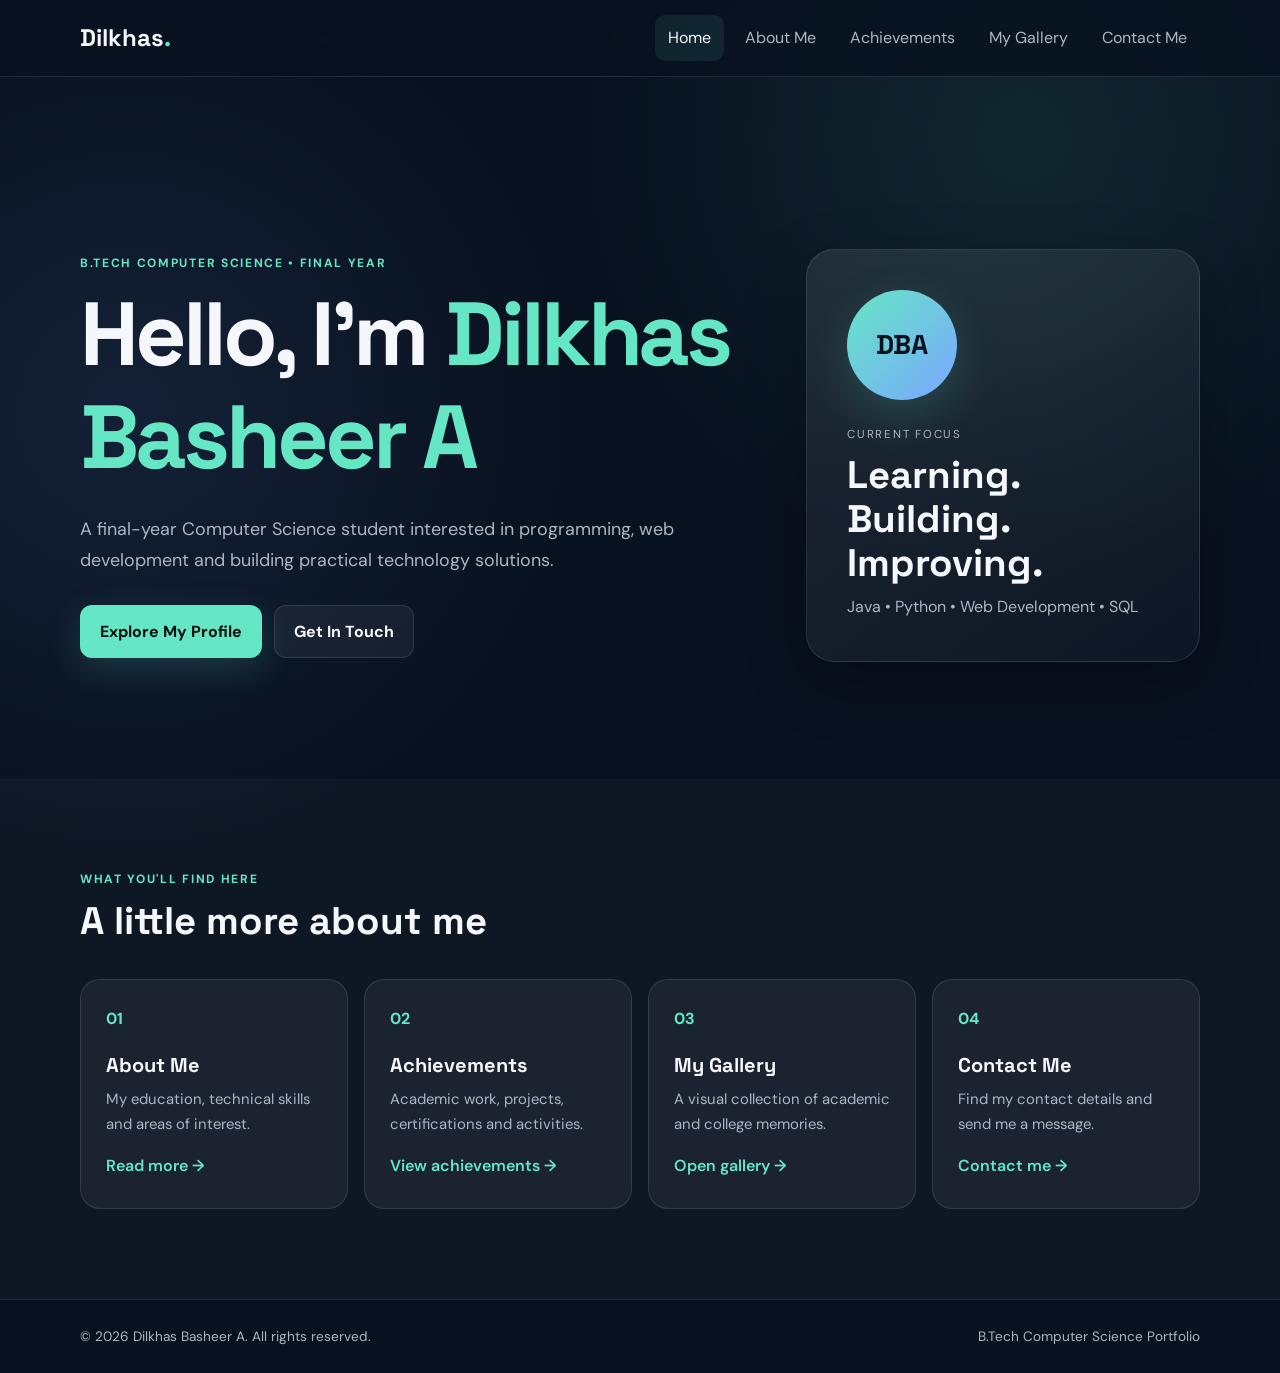
==== index.html @ dbe3e6c3 "Add files via upload" ====
<!DOCTYPE html>
<html lang="en">
<head>
  <meta charset="UTF-8">
  <meta name="viewport" content="width=device-width, initial-scale=1.0">
  <meta name="description" content="Portfolio of Dilkhas Basheer A, B.Tech Computer Science final-year student.">
  <title>Dilkhas Basheer A | Portfolio</title>
  <link rel="stylesheet" href="style.css">
</head>
<body>
  <header class="site-header">
    <nav class="navbar container" aria-label="Main navigation">
      <a class="logo" href="index.html">Dilkhas<span>.</span></a>
      <button class="menu-toggle" aria-label="Open navigation">☰</button>
      <ul class="nav-links">
        <li><a class="active" href="index.html">Home</a></li>
        <li><a href="about.html">About Me</a></li>
        <li><a href="achievements.html">Achievements</a></li>
        <li><a href="gallery.html">My Gallery</a></li>
        <li><a href="contact.html">Contact Me</a></li>
      </ul>
    </nav>
  </header>

  <main>
    <section class="hero container">
      <div class="hero-content reveal">
        <p class="eyebrow">B.Tech Computer Science • Final Year</p>
        <h1>Hello, I'm <span>Dilkhas Basheer A</span></h1>
        <p class="hero-text">
          A final-year Computer Science student interested in programming,
          web development and building practical technology solutions.
        </p>
        <div class="hero-buttons">
          <a class="btn primary" href="about.html">Explore My Profile</a>
          <a class="btn secondary" href="contact.html">Get In Touch</a>
        </div>
      </div>

      <div class="hero-card reveal">
        <div class="avatar">DBA</div>
        <p class="mini-label">CURRENT FOCUS</p>
        <h2>Learning. Building. Improving.</h2>
        <p>Java • Python • Web Development • SQL</p>
      </div>
    </section>

    <section class="quick-section">
      <div class="container">
        <div class="section-heading">
          <p class="eyebrow">What you'll find here</p>
          <h2>A little more about me</h2>
        </div>
        <div class="feature-grid">
          <article class="feature-card">
            <span>01</span>
            <h3>About Me</h3>
            <p>My education, technical skills and areas of interest.</p>
            <a href="about.html">Read more →</a>
          </article>
          <article class="feature-card">
            <span>02</span>
            <h3>Achievements</h3>
            <p>Academic work, projects, certifications and activities.</p>
            <a href="achievements.html">View achievements →</a>
          </article>
          <article class="feature-card">
            <span>03</span>
            <h3>My Gallery</h3>
            <p>A visual collection of academic and college memories.</p>
            <a href="gallery.html">Open gallery →</a>
          </article>
          <article class="feature-card">
            <span>04</span>
            <h3>Contact Me</h3>
            <p>Find my contact details and send me a message.</p>
            <a href="contact.html">Contact me →</a>
          </article>
        </div>
      </div>
    </section>
  </main>

  <footer>
    <div class="container footer-inner">
      <p>© 2026 Dilkhas Basheer A. All rights reserved.</p>
      <p>B.Tech Computer Science Portfolio</p>
    </div>
  </footer>
  <script src="script.js"></script>
</body>
</html>
---- style.css ----
@import url('https://fonts.googleapis.com/css2?family=DM+Sans:wght@400;500;600;700&family=Space+Grotesk:wght@500;600;700&display=swap');

:root {
  --bg: #08111f;
  --bg-soft: #0d192b;
  --card: rgba(255,255,255,.055);
  --text: #f5f7fb;
  --muted: #aab6c8;
  --accent: #65e6c5;
  --accent-2: #7aa7ff;
  --border: rgba(255,255,255,.11);
  --shadow: 0 20px 60px rgba(0,0,0,.28);
}

* { box-sizing: border-box; margin: 0; padding: 0; }

html { scroll-behavior: smooth; }

body {
  min-height: 100vh;
  font-family: 'DM Sans', sans-serif;
  color: var(--text);
  background:
    radial-gradient(circle at 80% 10%, rgba(101,230,197,.10), transparent 28%),
    radial-gradient(circle at 10% 30%, rgba(122,167,255,.10), transparent 30%),
    var(--bg);
  line-height: 1.7;
}

a { color: inherit; text-decoration: none; }
button, input, textarea { font: inherit; }

.container { width: min(1120px, 90%); margin: auto; }

.site-header {
  position: sticky;
  top: 0;
  z-index: 20;
  backdrop-filter: blur(18px);
  background: rgba(8,17,31,.78);
  border-bottom: 1px solid var(--border);
}

.navbar {
  min-height: 76px;
  display: flex;
  align-items: center;
  justify-content: space-between;
  gap: 30px;
}

.logo {
  font-family: 'Space Grotesk', sans-serif;
  font-size: 1.5rem;
  font-weight: 700;
}
.logo span, h1 span { color: var(--accent); }

.nav-links {
  list-style: none;
  display: flex;
  gap: 8px;
}
.nav-links a {
  display: block;
  padding: 9px 13px;
  color: var(--muted);
  border-radius: 10px;
  transition: .25s ease;
}
.nav-links a:hover, .nav-links a.active {
  color: var(--text);
  background: rgba(101,230,197,.09);
}

.menu-toggle {
  display: none;
  border: 1px solid var(--border);
  background: var(--card);
  color: var(--text);
  padding: 7px 10px;
  border-radius: 9px;
  cursor: pointer;
}

.hero {
  min-height: 78vh;
  display: grid;
  grid-template-columns: 1.25fr .75fr;
  align-items: center;
  gap: 70px;
  padding-top: 55px;
}

.eyebrow {
  color: var(--accent);
  text-transform: uppercase;
  letter-spacing: .14em;
  font-size: .75rem;
  font-weight: 700;
  margin-bottom: 10px;
}

h1, h2, h3 { font-family: 'Space Grotesk', sans-serif; line-height: 1.15; }
h1 { font-size: clamp(3rem, 7vw, 6rem); letter-spacing: -.045em; }
h2 { font-size: clamp(1.8rem, 3vw, 2.7rem); }
h3 { font-size: 1.25rem; }

.hero-text {
  max-width: 650px;
  margin: 25px 0 30px;
  color: var(--muted);
  font-size: 1.12rem;
}

.hero-buttons { display: flex; flex-wrap: wrap; gap: 12px; }

.btn {
  display: inline-flex;
  align-items: center;
  justify-content: center;
  border-radius: 12px;
  padding: 12px 19px;
  font-weight: 700;
  border: 1px solid transparent;
  transition: transform .25s ease, box-shadow .25s ease, background .25s ease;
}
.btn:hover { transform: translateY(-3px); }
.btn.primary {
  color: #06110f;
  background: var(--accent);
  box-shadow: 0 10px 35px rgba(101,230,197,.18);
}
.btn.secondary { border-color: var(--border); background: var(--card); }

.hero-card {
  padding: 40px;
  border: 1px solid var(--border);
  background: linear-gradient(145deg, rgba(255,255,255,.09), rgba(255,255,255,.025));
  border-radius: 28px;
  box-shadow: var(--shadow);
  animation: float 5s ease-in-out infinite;
}
.avatar, .profile-mark {
  width: 110px; height: 110px;
  display: grid; place-items: center;
  border-radius: 50%;
  margin-bottom: 25px;
  font-family: 'Space Grotesk', sans-serif;
  font-size: 1.7rem;
  font-weight: 700;
  background: linear-gradient(135deg, var(--accent), var(--accent-2));
  color: #07121e;
  box-shadow: 0 15px 45px rgba(101,230,197,.18);
}
.mini-label { color: var(--muted); font-size: .72rem; letter-spacing: .15em; }
.hero-card h2 { margin: 8px 0; }
.hero-card p:last-child { color: var(--muted); }

.quick-section { padding: 90px 0; background: rgba(255,255,255,.025); }
.section-heading { margin-bottom: 35px; }
.feature-grid {
  display: grid;
  grid-template-columns: repeat(4, 1fr);
  gap: 16px;
}
.feature-card, .about-card, .timeline-item, .contact-form {
  border: 1px solid var(--border);
  background: var(--card);
  border-radius: 20px;
  padding: 25px;
}
.feature-card { min-height: 230px; transition: .3s ease; }
.feature-card:hover { transform: translateY(-6px); border-color: rgba(101,230,197,.35); }
.feature-card > span { color: var(--accent); font-weight: 700; }
.feature-card h3 { margin: 22px 0 10px; }
.feature-card p { color: var(--muted); font-size: .93rem; margin-bottom: 15px; }
.feature-card a { color: var(--accent); font-weight: 600; }

.page-main { padding-bottom: 80px; }
.page-hero { padding: 90px 0 55px; }
.page-hero h1 { font-size: clamp(3rem, 7vw, 5.2rem); }
.page-hero > p:last-child { color: var(--muted); margin-top: 15px; }

.about-layout {
  display: grid;
  grid-template-columns: 1.2fr .8fr;
  gap: 20px;
}
.about-card { min-height: 320px; }
.about-card .profile-mark { width: 75px; height: 75px; font-size: 1.1rem; margin-bottom: 16px; }
.about-card h2 { margin-bottom: 8px; }
.about-card p { color: var(--muted); margin-top: 15px; }
.about-card .role { color: var(--accent); margin-top: 0; }

.skills-section { padding: 80px 0 40px; }
.skills-grid { display: flex; flex-wrap: wrap; gap: 12px; }
.skill {
  padding: 12px 20px;
  border: 1px solid var(--border);
  border-radius: 999px;
  background: var(--card);
  transition: .25s ease;
}
.skill:hover { transform: translateY(-3px); border-color: var(--accent); color: var(--accent); }

.interest-banner {
  margin-top: 40px;
  padding: 35px;
  display: flex;
  justify-content: space-between;
  align-items: center;
  gap: 25px;
  border-radius: 24px;
  background: linear-gradient(110deg, rgba(101,230,197,.11), rgba(122,167,255,.08));
  border: 1px solid var(--border);
}
.interest-banner h2 { max-width: 680px; }

.timeline { display: grid; gap: 18px; }
.timeline-item { display: grid; grid-template-columns: 90px 1fr; gap: 25px; }
.timeline-number {
  width: 70px; height: 70px;
  display: grid; place-items: center;
  border-radius: 18px;
  background: rgba(101,230,197,.1);
  color: var(--accent);
  font-weight: 700;
}
.timeline-item h2 { margin-bottom: 12px; }
.timeline-item p:not(.eyebrow) { color: var(--muted); }
.tag-row { display: flex; flex-wrap: wrap; gap: 8px; margin-top: 18px; }
.tag-row span {
  padding: 5px 10px;
  border-radius: 999px;
  font-size: .78rem;
  background: rgba(255,255,255,.06);
  color: var(--muted);
}
.note-box {
  margin-top: 25px;
  padding: 18px 22px;
  color: var(--muted);
  border-left: 3px solid var(--accent);
  background: rgba(101,230,197,.05);
}

.gallery-grid {
  display: grid;
  grid-template-columns: repeat(3, 1fr);
  gap: 18px;
}
.gallery-card {
  overflow: hidden;
  border: 1px solid var(--border);
  border-radius: 20px;
  background: var(--card);
}
.gallery-placeholder {
  aspect-ratio: 4 / 3;
  display: flex;
  flex-direction: column;
  justify-content: flex-end;
  align-items: flex-start;
  padding: 22px;
  position: relative;
  overflow: hidden;
}
.gallery-placeholder::before {
  content: "";
  position: absolute;
  inset: -20%;
  background: radial-gradient(circle, rgba(101,230,197,.35), transparent 45%);
  transition: transform .5s ease;
}
.gallery-card:hover .gallery-placeholder::before { transform: scale(1.4); }
.gallery-placeholder span, .gallery-placeholder strong, .gallery-placeholder small { position: relative; z-index: 1; }
.gallery-placeholder span { color: var(--accent); font-size: .8rem; }
.gallery-placeholder strong { font-family: 'Space Grotesk'; font-size: 1.35rem; }
.gallery-placeholder small { color: var(--muted); }
.gallery-card figcaption { padding: 12px 18px; color: var(--muted); }

.contact-layout {
  display: grid;
  grid-template-columns: .85fr 1.15fr;
  gap: 35px;
  align-items: start;
}
.contact-info > h2 { margin-bottom: 12px; }
.contact-info > p:not(.eyebrow) { color: var(--muted); margin-bottom: 25px; }
.contact-item {
  display: flex;
  gap: 15px;
  align-items: center;
  padding: 15px 0;
  border-bottom: 1px solid var(--border);
}
.contact-item > span { color: var(--accent); font-size: 1.3rem; }
.contact-item small { display: block; color: var(--muted); }
.contact-item a { font-weight: 600; }
.contact-item p { margin: 0; }

.contact-form { display: grid; gap: 9px; }
.contact-form label { font-size: .9rem; font-weight: 600; margin-top: 5px; }
.contact-form input, .contact-form textarea {
  width: 100%;
  padding: 13px 14px;
  border: 1px solid var(--border);
  border-radius: 11px;
  outline: none;
  color: var(--text);
  background: rgba(0,0,0,.18);
  resize: vertical;
}
.contact-form input:focus, .contact-form textarea:focus { border-color: var(--accent); }
.contact-form button { margin-top: 8px; cursor: pointer; }
.form-note { color: var(--muted); font-size: .78rem; }

footer {
  border-top: 1px solid var(--border);
  color: var(--muted);
  padding: 25px 0;
  font-size: .85rem;
}
.footer-inner { display: flex; justify-content: space-between; gap: 15px; }

.reveal { animation: rise .8s ease both; }
@keyframes rise { from { opacity: 0; transform: translateY(25px); } to { opacity: 1; transform: translateY(0); } }
@keyframes float { 0%,100% { transform: translateY(0); } 50% { transform: translateY(-9px); } }

@media (max-width: 900px) {
  .feature-grid { grid-template-columns: repeat(2, 1fr); }
  .hero { grid-template-columns: 1fr; gap: 35px; min-height: auto; padding: 80px 0; }
  .hero-card { max-width: 520px; }
  .about-layout, .contact-layout { grid-template-columns: 1fr; }
  .gallery-grid { grid-template-columns: repeat(2, 1fr); }
}

@media (max-width: 700px) {
  .menu-toggle { display: block; }
  .nav-links {
    position: absolute;
    top: 76px; left: 5%; right: 5%;
    display: none;
    flex-direction: column;
    padding: 12px;
    border: 1px solid var(--border);
    border-radius: 15px;
    background: #0b1728;
  }
  .nav-links.open { display: flex; }
  .nav-links a { padding: 12px; }
  h1 { font-size: 3rem; }
  .feature-grid, .gallery-grid { grid-template-columns: 1fr; }
  .timeline-item { grid-template-columns: 1fr; }
  .timeline-number { width: 55px; height: 55px; }
  .interest-banner, .footer-inner { flex-direction: column; align-items: flex-start; }
  .page-hero { padding-top: 65px; }
}
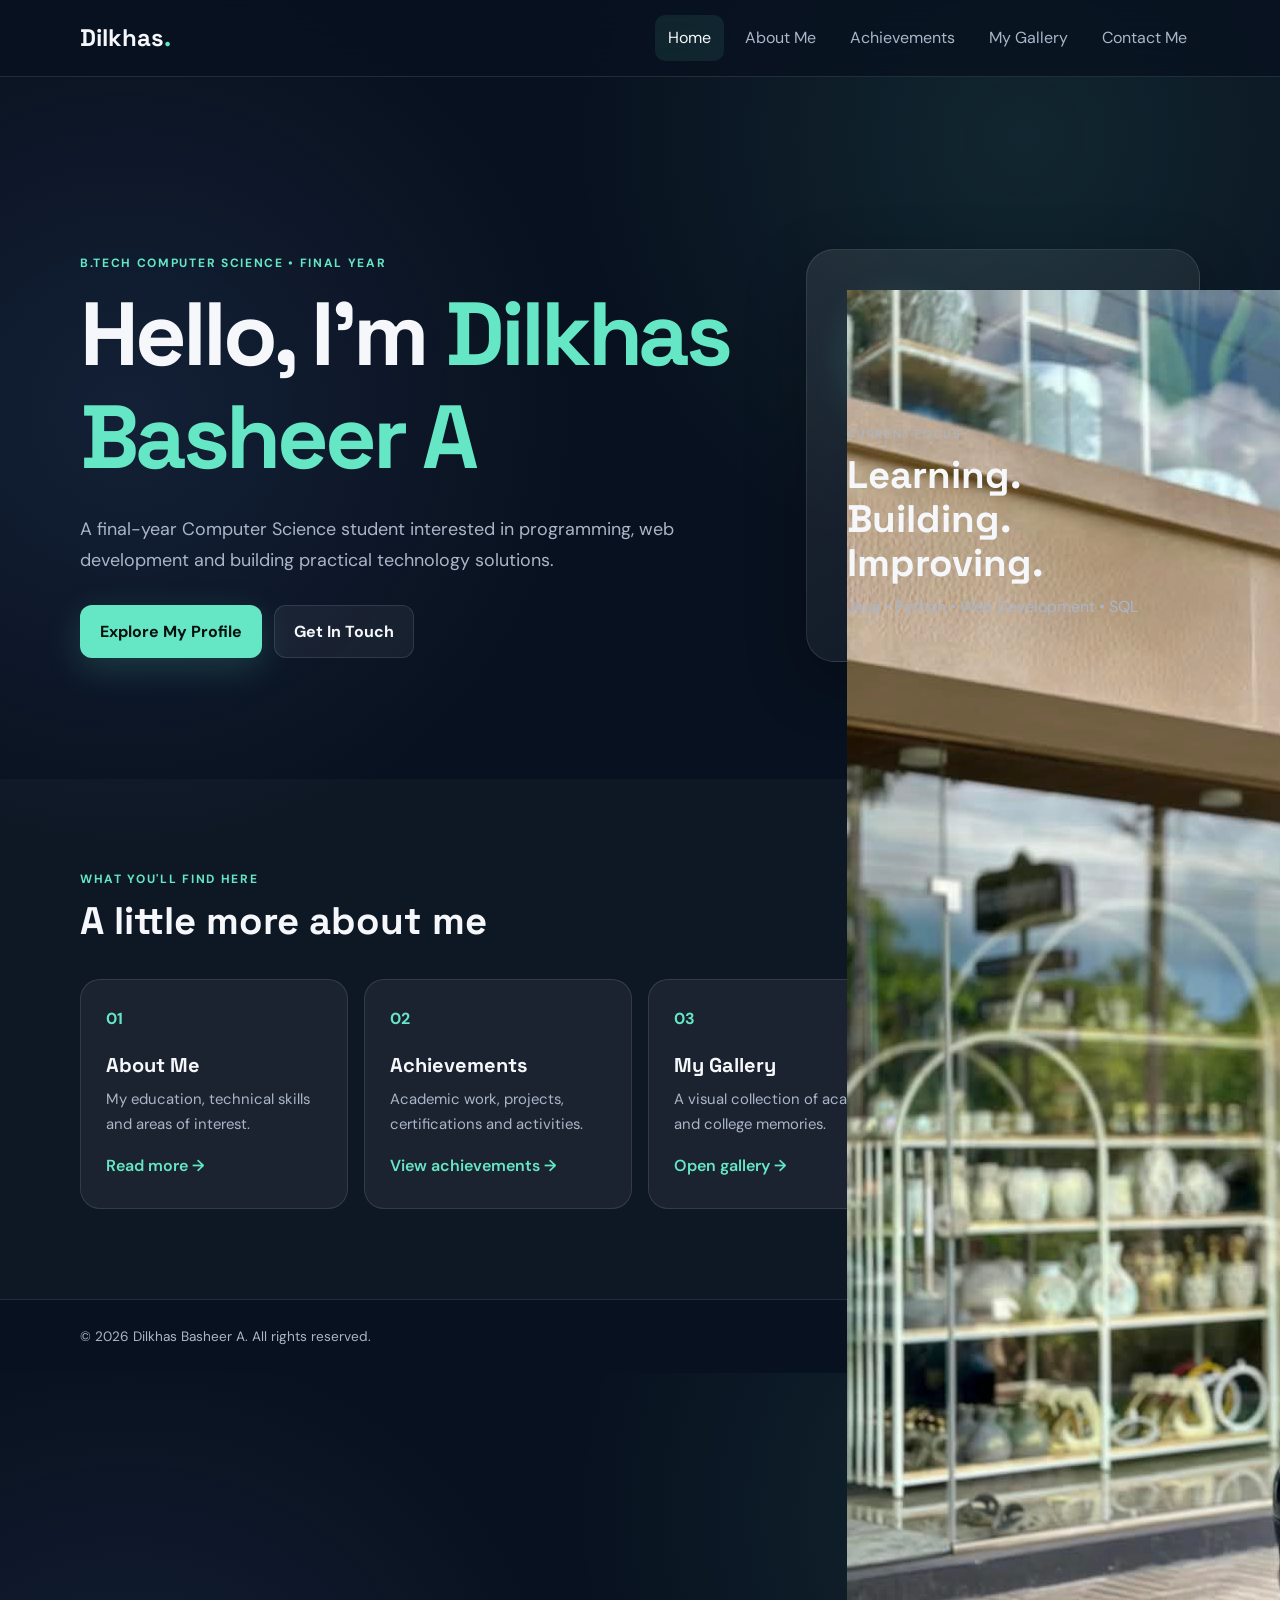
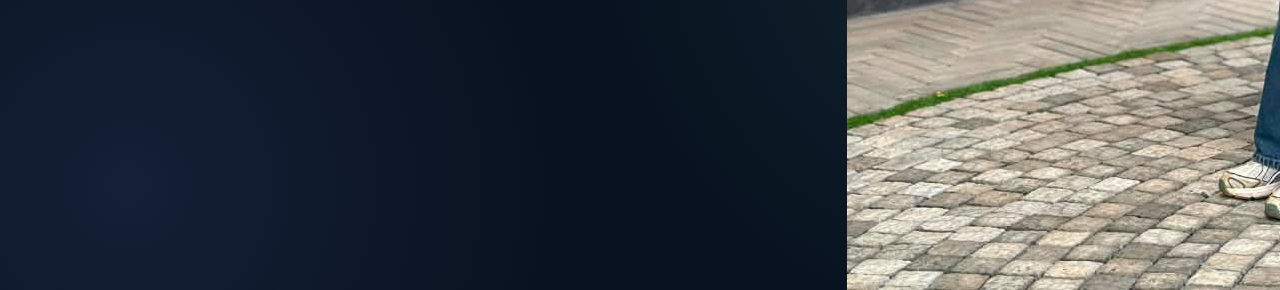
==== commit 66357c9e: "Update index.html" ====
--- a/index.html
+++ b/index.html
@@ -38,7 +38,7 @@
       </div>
 
       <div class="hero-card reveal">
-        <div class="avatar">DBA</div>
+        <div class="avatar"><img src="profile.jpeg" alt="DB"></div>
         <p class="mini-label">CURRENT FOCUS</p>
         <h2>Learning. Building. Improving.</h2>
         <p>Java • Python • Web Development • SQL</p>
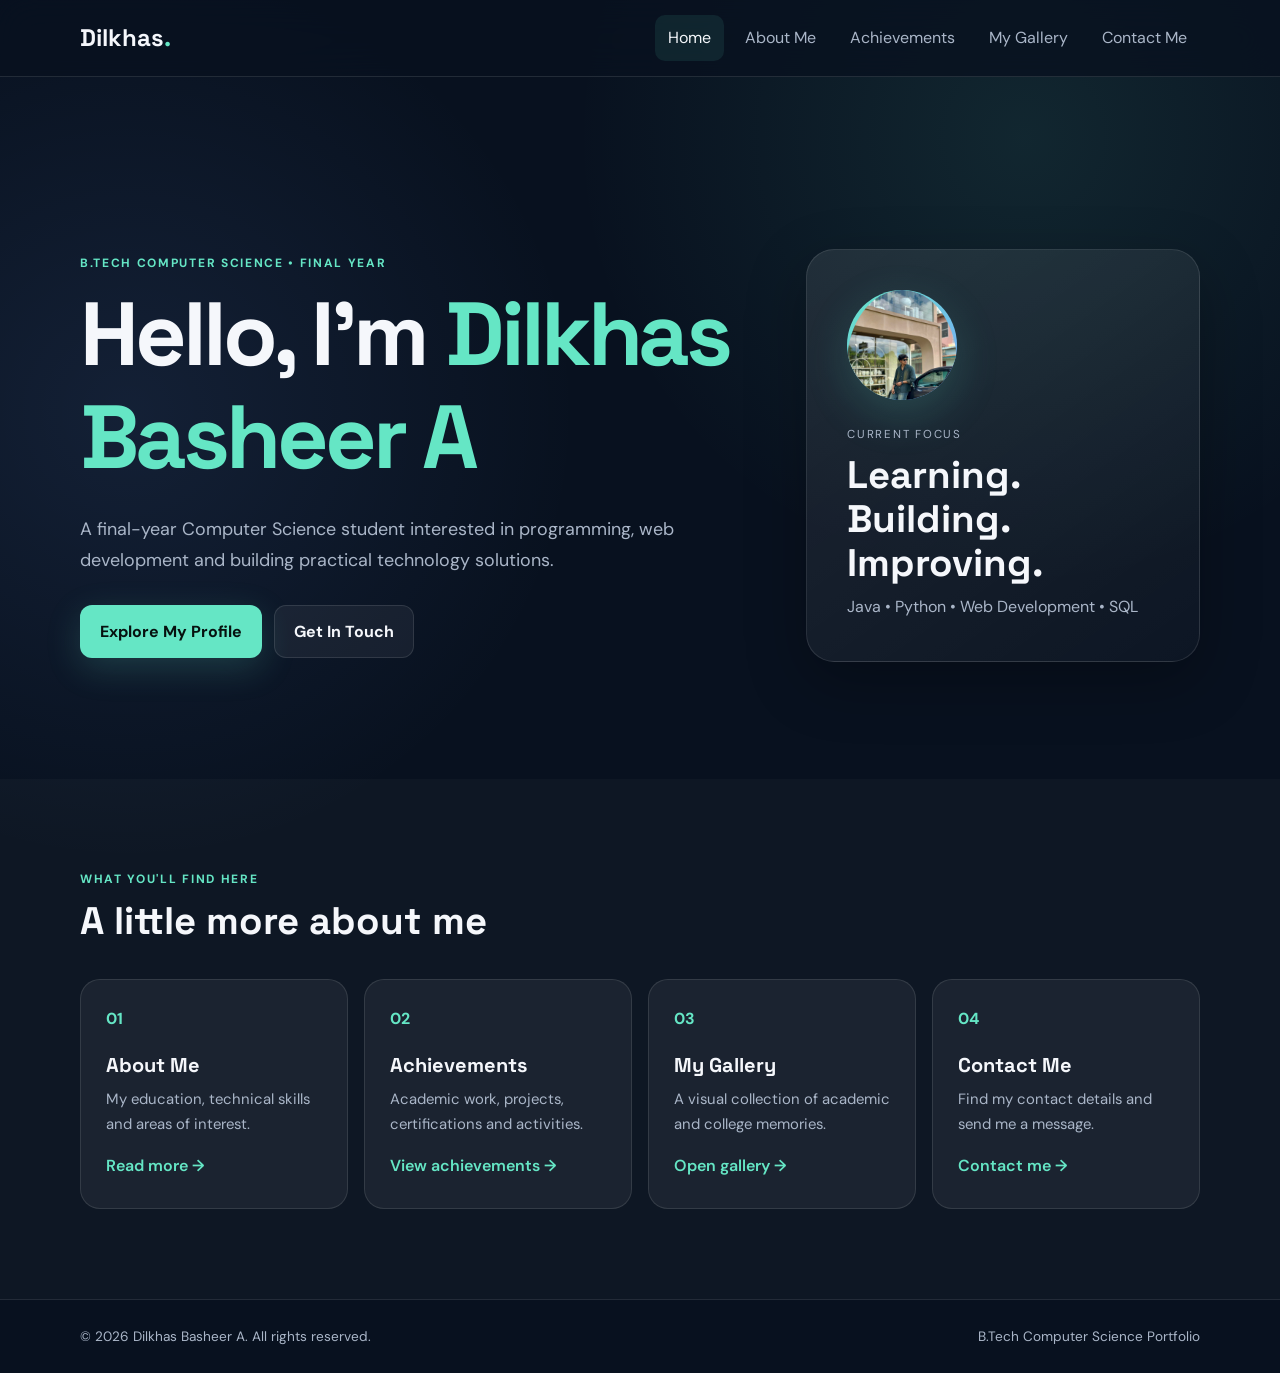
==== commit 765a730d: "Update index.html" ====
--- a/index.html
+++ b/index.html
@@ -11,7 +11,7 @@
   <header class="site-header">
     <nav class="navbar container" aria-label="Main navigation">
       <a class="logo" href="index.html">Dilkhas<span>.</span></a>
-      <button class="menu-toggle" aria-label="Open navigation">☰</button>
+      
       <ul class="nav-links">
         <li><a class="active" href="index.html">Home</a></li>
         <li><a href="about.html">About Me</a></li>
--- a/style.css
+++ b/style.css
@@ -12,9 +12,15 @@
   --shadow: 0 20px 60px rgba(0,0,0,.28);
 }
 
-* { box-sizing: border-box; margin: 0; padding: 0; }
-
-html { scroll-behavior: smooth; }
+* {
+  box-sizing: border-box;
+  margin: 0;
+  padding: 0;
+}
+
+html {
+  scroll-behavior: smooth;
+}
 
 body {
   min-height: 100vh;
@@ -27,10 +33,26 @@
   line-height: 1.7;
 }
 
-a { color: inherit; text-decoration: none; }
-button, input, textarea { font: inherit; }
-
-.container { width: min(1120px, 90%); margin: auto; }
+a {
+  color: inherit;
+  text-decoration: none;
+}
+
+button,
+input,
+textarea {
+  font: inherit;
+}
+
+.container {
+  width: min(1120px, 90%);
+  margin: auto;
+}
+
+
+/* =========================
+   NAVIGATION
+   ========================= */
 
 .site-header {
   position: sticky;
@@ -54,13 +76,18 @@
   font-size: 1.5rem;
   font-weight: 700;
 }
-.logo span, h1 span { color: var(--accent); }
+
+.logo span,
+h1 span {
+  color: var(--accent);
+}
 
 .nav-links {
   list-style: none;
   display: flex;
   gap: 8px;
 }
+
 .nav-links a {
   display: block;
   padding: 9px 13px;
@@ -68,7 +95,9 @@
   border-radius: 10px;
   transition: .25s ease;
 }
-.nav-links a:hover, .nav-links a.active {
+
+.nav-links a:hover,
+.nav-links a.active {
   color: var(--text);
   background: rgba(101,230,197,.09);
 }
@@ -83,13 +112,29 @@
   cursor: pointer;
 }
 
-.hero {
-  min-height: 78vh;
-  display: grid;
-  grid-template-columns: 1.25fr .75fr;
-  align-items: center;
-  gap: 70px;
-  padding-top: 55px;
+
+/* =========================
+   HEADINGS
+   ========================= */
+
+h1,
+h2,
+h3 {
+  font-family: 'Space Grotesk', sans-serif;
+  line-height: 1.15;
+}
+
+h1 {
+  font-size: clamp(3rem, 7vw, 6rem);
+  letter-spacing: -.045em;
+}
+
+h2 {
+  font-size: clamp(1.8rem, 3vw, 2.7rem);
+}
+
+h3 {
+  font-size: 1.25rem;
 }
 
 .eyebrow {
@@ -101,10 +146,23 @@
   margin-bottom: 10px;
 }
 
-h1, h2, h3 { font-family: 'Space Grotesk', sans-serif; line-height: 1.15; }
-h1 { font-size: clamp(3rem, 7vw, 6rem); letter-spacing: -.045em; }
-h2 { font-size: clamp(1.8rem, 3vw, 2.7rem); }
-h3 { font-size: 1.25rem; }
+
+/* =========================
+   HOME PAGE
+   ========================= */
+
+.hero {
+  min-height: 78vh;
+  display: grid;
+  grid-template-columns: 1.25fr .75fr;
+  align-items: center;
+  gap: 70px;
+  padding-top: 55px;
+}
+
+.hero-content {
+  animation: rise .8s ease both;
+}
 
 .hero-text {
   max-width: 650px;
@@ -113,7 +171,11 @@
   font-size: 1.12rem;
 }
 
-.hero-buttons { display: flex; flex-wrap: wrap; gap: 12px; }
+.hero-buttons {
+  display: flex;
+  flex-wrap: wrap;
+  gap: 12px;
+}
 
 .btn {
   display: inline-flex;
@@ -125,25 +187,44 @@
   border: 1px solid transparent;
   transition: transform .25s ease, box-shadow .25s ease, background .25s ease;
 }
-.btn:hover { transform: translateY(-3px); }
+
+.btn:hover {
+  transform: translateY(-3px);
+}
+
 .btn.primary {
   color: #06110f;
   background: var(--accent);
   box-shadow: 0 10px 35px rgba(101,230,197,.18);
 }
-.btn.secondary { border-color: var(--border); background: var(--card); }
+
+.btn.secondary {
+  border-color: var(--border);
+  background: var(--card);
+}
+
+
+/* Profile image */
 
 .hero-card {
   padding: 40px;
   border: 1px solid var(--border);
-  background: linear-gradient(145deg, rgba(255,255,255,.09), rgba(255,255,255,.025));
+  background: linear-gradient(
+    145deg,
+    rgba(255,255,255,.09),
+    rgba(255,255,255,.025)
+  );
   border-radius: 28px;
   box-shadow: var(--shadow);
   animation: float 5s ease-in-out infinite;
 }
-.avatar, .profile-mark {
-  width: 110px; height: 110px;
-  display: grid; place-items: center;
+
+.avatar,
+.profile-mark {
+  width: 110px;
+  height: 110px;
+  display: grid;
+  place-items: center;
   border-radius: 50%;
   margin-bottom: 25px;
   font-family: 'Space Grotesk', sans-serif;
@@ -152,49 +233,164 @@
   background: linear-gradient(135deg, var(--accent), var(--accent-2));
   color: #07121e;
   box-shadow: 0 15px 45px rgba(101,230,197,.18);
-}
-.mini-label { color: var(--muted); font-size: .72rem; letter-spacing: .15em; }
-.hero-card h2 { margin: 8px 0; }
-.hero-card p:last-child { color: var(--muted); }
-
-.quick-section { padding: 90px 0; background: rgba(255,255,255,.025); }
-.section-heading { margin-bottom: 35px; }
+  overflow: hidden;
+}
+
+.avatar img {
+  width: 100%;
+  height: 100%;
+  object-fit: cover;
+  border-radius: 50%;
+  display: block;
+}
+
+.mini-label {
+  color: var(--muted);
+  font-size: .72rem;
+  letter-spacing: .15em;
+}
+
+.hero-card h2 {
+  margin: 8px 0;
+}
+
+.hero-card p:last-child {
+  color: var(--muted);
+}
+
+
+/* =========================
+   HOME FEATURE SECTION
+   ========================= */
+
+.quick-section {
+  padding: 90px 0;
+  background: rgba(255,255,255,.025);
+}
+
+.section-heading {
+  margin-bottom: 35px;
+}
+
 .feature-grid {
   display: grid;
   grid-template-columns: repeat(4, 1fr);
   gap: 16px;
 }
-.feature-card, .about-card, .timeline-item, .contact-form {
+
+.feature-card,
+.about-card,
+.timeline-item,
+.contact-form {
   border: 1px solid var(--border);
   background: var(--card);
   border-radius: 20px;
   padding: 25px;
 }
-.feature-card { min-height: 230px; transition: .3s ease; }
-.feature-card:hover { transform: translateY(-6px); border-color: rgba(101,230,197,.35); }
-.feature-card > span { color: var(--accent); font-weight: 700; }
-.feature-card h3 { margin: 22px 0 10px; }
-.feature-card p { color: var(--muted); font-size: .93rem; margin-bottom: 15px; }
-.feature-card a { color: var(--accent); font-weight: 600; }
-
-.page-main { padding-bottom: 80px; }
-.page-hero { padding: 90px 0 55px; }
-.page-hero h1 { font-size: clamp(3rem, 7vw, 5.2rem); }
-.page-hero > p:last-child { color: var(--muted); margin-top: 15px; }
+
+.feature-card {
+  min-height: 230px;
+  transition: .3s ease;
+}
+
+.feature-card:hover {
+  transform: translateY(-6px);
+  border-color: rgba(101,230,197,.35);
+}
+
+.feature-card > span {
+  color: var(--accent);
+  font-weight: 700;
+}
+
+.feature-card h3 {
+  margin: 22px 0 10px;
+}
+
+.feature-card p {
+  color: var(--muted);
+  font-size: .93rem;
+  margin-bottom: 15px;
+}
+
+.feature-card a {
+  color: var(--accent);
+  font-weight: 600;
+}
+
+
+/* =========================
+   GENERAL PAGES
+   ========================= */
+
+.page-main {
+  padding-bottom: 80px;
+}
+
+.page-hero {
+  padding: 90px 0 55px;
+}
+
+.page-hero h1 {
+  font-size: clamp(3rem, 7vw, 5.2rem);
+}
+
+.page-hero > p:last-child {
+  color: var(--muted);
+  margin-top: 15px;
+}
+
+
+/* =========================
+   ABOUT PAGE
+   ========================= */
 
 .about-layout {
   display: grid;
   grid-template-columns: 1.2fr .8fr;
   gap: 20px;
 }
-.about-card { min-height: 320px; }
-.about-card .profile-mark { width: 75px; height: 75px; font-size: 1.1rem; margin-bottom: 16px; }
-.about-card h2 { margin-bottom: 8px; }
-.about-card p { color: var(--muted); margin-top: 15px; }
-.about-card .role { color: var(--accent); margin-top: 0; }
-
-.skills-section { padding: 80px 0 40px; }
-.skills-grid { display: flex; flex-wrap: wrap; gap: 12px; }
+
+.about-card {
+  min-height: 320px;
+}
+
+.about-card .profile-mark {
+  width: 75px;
+  height: 75px;
+  font-size: 1.1rem;
+  margin-bottom: 16px;
+}
+
+.about-card h2 {
+  margin-bottom: 8px;
+}
+
+.about-card p {
+  color: var(--muted);
+  margin-top: 15px;
+}
+
+.about-card .role {
+  color: var(--accent);
+  margin-top: 0;
+}
+
+
+/* =========================
+   SKILLS
+   ========================= */
+
+.skills-section {
+  padding: 80px 0 40px;
+}
+
+.skills-grid {
+  display: flex;
+  flex-wrap: wrap;
+  gap: 12px;
+}
+
 .skill {
   padding: 12px 20px;
   border: 1px solid var(--border);
@@ -202,7 +398,17 @@
   background: var(--card);
   transition: .25s ease;
 }
-.skill:hover { transform: translateY(-3px); border-color: var(--accent); color: var(--accent); }
+
+.skill:hover {
+  transform: translateY(-3px);
+  border-color: var(--accent);
+  color: var(--accent);
+}
+
+
+/* =========================
+   INTEREST BANNER
+   ========================= */
 
 .interest-banner {
   margin-top: 40px;
@@ -212,24 +418,60 @@
   align-items: center;
   gap: 25px;
   border-radius: 24px;
-  background: linear-gradient(110deg, rgba(101,230,197,.11), rgba(122,167,255,.08));
+  background: linear-gradient(
+    110deg,
+    rgba(101,230,197,.11),
+    rgba(122,167,255,.08)
+  );
   border: 1px solid var(--border);
 }
-.interest-banner h2 { max-width: 680px; }
-
-.timeline { display: grid; gap: 18px; }
-.timeline-item { display: grid; grid-template-columns: 90px 1fr; gap: 25px; }
+
+.interest-banner h2 {
+  max-width: 680px;
+}
+
+
+/* =========================
+   ACHIEVEMENTS
+   ========================= */
+
+.timeline {
+  display: grid;
+  gap: 18px;
+}
+
+.timeline-item {
+  display: grid;
+  grid-template-columns: 90px 1fr;
+  gap: 25px;
+}
+
 .timeline-number {
-  width: 70px; height: 70px;
-  display: grid; place-items: center;
+  width: 70px;
+  height: 70px;
+  display: grid;
+  place-items: center;
   border-radius: 18px;
   background: rgba(101,230,197,.1);
   color: var(--accent);
   font-weight: 700;
 }
-.timeline-item h2 { margin-bottom: 12px; }
-.timeline-item p:not(.eyebrow) { color: var(--muted); }
-.tag-row { display: flex; flex-wrap: wrap; gap: 8px; margin-top: 18px; }
+
+.timeline-item h2 {
+  margin-bottom: 12px;
+}
+
+.timeline-item p:not(.eyebrow) {
+  color: var(--muted);
+}
+
+.tag-row {
+  display: flex;
+  flex-wrap: wrap;
+  gap: 8px;
+  margin-top: 18px;
+}
+
 .tag-row span {
   padding: 5px 10px;
   border-radius: 999px;
@@ -237,6 +479,7 @@
   background: rgba(255,255,255,.06);
   color: var(--muted);
 }
+
 .note-box {
   margin-top: 25px;
   padding: 18px 22px;
@@ -245,40 +488,51 @@
   background: rgba(101,230,197,.05);
 }
 
+
+/* =========================
+   GALLERY
+   ========================= */
+
 .gallery-grid {
   display: grid;
-  grid-template-columns: repeat(3, 1fr);
-  gap: 18px;
-}
+  grid-template-columns: repeat(2, 1fr);
+  gap: 25px;
+  align-items: start;
+}
+
 .gallery-card {
   overflow: hidden;
   border: 1px solid var(--border);
   border-radius: 20px;
   background: var(--card);
-}
-.gallery-placeholder {
-  aspect-ratio: 4 / 3;
-  display: flex;
-  flex-direction: column;
-  justify-content: flex-end;
-  align-items: flex-start;
-  padding: 22px;
-  position: relative;
-  overflow: hidden;
-}
-.gallery-placeholder::before {
-  content: "";
-  position: absolute;
-  inset: -20%;
-  background: radial-gradient(circle, rgba(101,230,197,.35), transparent 45%);
-  transition: transform .5s ease;
-}
-.gallery-card:hover .gallery-placeholder::before { transform: scale(1.4); }
-.gallery-placeholder span, .gallery-placeholder strong, .gallery-placeholder small { position: relative; z-index: 1; }
-.gallery-placeholder span { color: var(--accent); font-size: .8rem; }
-.gallery-placeholder strong { font-family: 'Space Grotesk'; font-size: 1.35rem; }
-.gallery-placeholder small { color: var(--muted); }
-.gallery-card figcaption { padding: 12px 18px; color: var(--muted); }
+  box-shadow: var(--shadow);
+}
+
+.gallery-photo {
+  width: 100%;
+  height: auto;
+  max-height: 550px;
+  object-fit: contain;
+  display: block;
+  background: #08111f;
+  transition: transform .4s ease;
+}
+
+.gallery-card:hover .gallery-photo {
+  transform: scale(1.02);
+}
+
+.gallery-card figcaption {
+  padding: 15px 20px;
+  color: var(--accent);
+  font-weight: 600;
+  font-size: 1rem;
+}
+
+
+/* =========================
+   CONTACT PAGE
+   ========================= */
 
 .contact-layout {
   display: grid;
@@ -286,8 +540,16 @@
   gap: 35px;
   align-items: start;
 }
-.contact-info > h2 { margin-bottom: 12px; }
-.contact-info > p:not(.eyebrow) { color: var(--muted); margin-bottom: 25px; }
+
+.contact-info > h2 {
+  margin-bottom: 12px;
+}
+
+.contact-info > p:not(.eyebrow) {
+  color: var(--muted);
+  margin-bottom: 25px;
+}
+
 .contact-item {
   display: flex;
   gap: 15px;
@@ -295,14 +557,38 @@
   padding: 15px 0;
   border-bottom: 1px solid var(--border);
 }
-.contact-item > span { color: var(--accent); font-size: 1.3rem; }
-.contact-item small { display: block; color: var(--muted); }
-.contact-item a { font-weight: 600; }
-.contact-item p { margin: 0; }
-
-.contact-form { display: grid; gap: 9px; }
-.contact-form label { font-size: .9rem; font-weight: 600; margin-top: 5px; }
-.contact-form input, .contact-form textarea {
+
+.contact-item > span {
+  color: var(--accent);
+  font-size: 1.3rem;
+}
+
+.contact-item small {
+  display: block;
+  color: var(--muted);
+}
+
+.contact-item a {
+  font-weight: 600;
+}
+
+.contact-item p {
+  margin: 0;
+}
+
+.contact-form {
+  display: grid;
+  gap: 9px;
+}
+
+.contact-form label {
+  font-size: .9rem;
+  font-weight: 600;
+  margin-top: 5px;
+}
+
+.contact-form input,
+.contact-form textarea {
   width: 100%;
   padding: 13px 14px;
   border: 1px solid var(--border);
@@ -312,9 +598,26 @@
   background: rgba(0,0,0,.18);
   resize: vertical;
 }
-.contact-form input:focus, .contact-form textarea:focus { border-color: var(--accent); }
-.contact-form button { margin-top: 8px; cursor: pointer; }
-.form-note { color: var(--muted); font-size: .78rem; }
+
+.contact-form input:focus,
+.contact-form textarea:focus {
+  border-color: var(--accent);
+}
+
+.contact-form button {
+  margin-top: 8px;
+  cursor: pointer;
+}
+
+.form-note {
+  color: var(--muted);
+  font-size: .78rem;
+}
+
+
+/* =========================
+   FOOTER
+   ========================= */
 
 footer {
   border-top: 1px solid var(--border);
@@ -322,25 +625,93 @@
   padding: 25px 0;
   font-size: .85rem;
 }
-.footer-inner { display: flex; justify-content: space-between; gap: 15px; }
-
-.reveal { animation: rise .8s ease both; }
-@keyframes rise { from { opacity: 0; transform: translateY(25px); } to { opacity: 1; transform: translateY(0); } }
-@keyframes float { 0%,100% { transform: translateY(0); } 50% { transform: translateY(-9px); } }
+
+.footer-inner {
+  display: flex;
+  justify-content: space-between;
+  gap: 15px;
+}
+
+
+/* =========================
+   ANIMATIONS
+   ========================= */
+
+.reveal {
+  animation: rise .8s ease both;
+}
+
+@keyframes rise {
+  from {
+    opacity: 0;
+    transform: translateY(25px);
+  }
+
+  to {
+    opacity: 1;
+    transform: translateY(0);
+  }
+}
+
+@keyframes float {
+  0%, 100% {
+    transform: translateY(0);
+  }
+
+  50% {
+    transform: translateY(-9px);
+  }
+}
+
+
+/* =========================
+   TABLET
+   ========================= */
 
 @media (max-width: 900px) {
-  .feature-grid { grid-template-columns: repeat(2, 1fr); }
-  .hero { grid-template-columns: 1fr; gap: 35px; min-height: auto; padding: 80px 0; }
-  .hero-card { max-width: 520px; }
-  .about-layout, .contact-layout { grid-template-columns: 1fr; }
-  .gallery-grid { grid-template-columns: repeat(2, 1fr); }
-}
+
+  .feature-grid {
+    grid-template-columns: repeat(2, 1fr);
+  }
+
+  .hero {
+    grid-template-columns: 1fr;
+    gap: 35px;
+    min-height: auto;
+    padding: 80px 0;
+  }
+
+  .hero-card {
+    max-width: 520px;
+  }
+
+  .about-layout,
+  .contact-layout {
+    grid-template-columns: 1fr;
+  }
+
+  .gallery-grid {
+    grid-template-columns: repeat(2, 1fr);
+  }
+
+}
+
+
+/* =========================
+   MOBILE
+   ========================= */
 
 @media (max-width: 700px) {
-  .menu-toggle { display: block; }
+
+  .menu-toggle {
+    display: block;
+  }
+
   .nav-links {
     position: absolute;
-    top: 76px; left: 5%; right: 5%;
+    top: 76px;
+    left: 5%;
+    right: 5%;
     display: none;
     flex-direction: column;
     padding: 12px;
@@ -348,12 +719,48 @@
     border-radius: 15px;
     background: #0b1728;
   }
-  .nav-links.open { display: flex; }
-  .nav-links a { padding: 12px; }
-  h1 { font-size: 3rem; }
-  .feature-grid, .gallery-grid { grid-template-columns: 1fr; }
-  .timeline-item { grid-template-columns: 1fr; }
-  .timeline-number { width: 55px; height: 55px; }
-  .interest-banner, .footer-inner { flex-direction: column; align-items: flex-start; }
-  .page-hero { padding-top: 65px; }
-}
+
+  .nav-links.open {
+    display: flex;
+  }
+
+  .nav-links a {
+    padding: 12px;
+  }
+
+  h1 {
+    font-size: 3rem;
+  }
+
+  .feature-grid {
+    grid-template-columns: 1fr;
+  }
+
+  .gallery-grid {
+    grid-template-columns: 1fr;
+  }
+
+  .gallery-photo {
+    max-height: none;
+  }
+
+  .timeline-item {
+    grid-template-columns: 1fr;
+  }
+
+  .timeline-number {
+    width: 55px;
+    height: 55px;
+  }
+
+  .interest-banner,
+  .footer-inner {
+    flex-direction: column;
+    align-items: flex-start;
+  }
+
+  .page-hero {
+    padding-top: 65px;
+  }
+
+}
